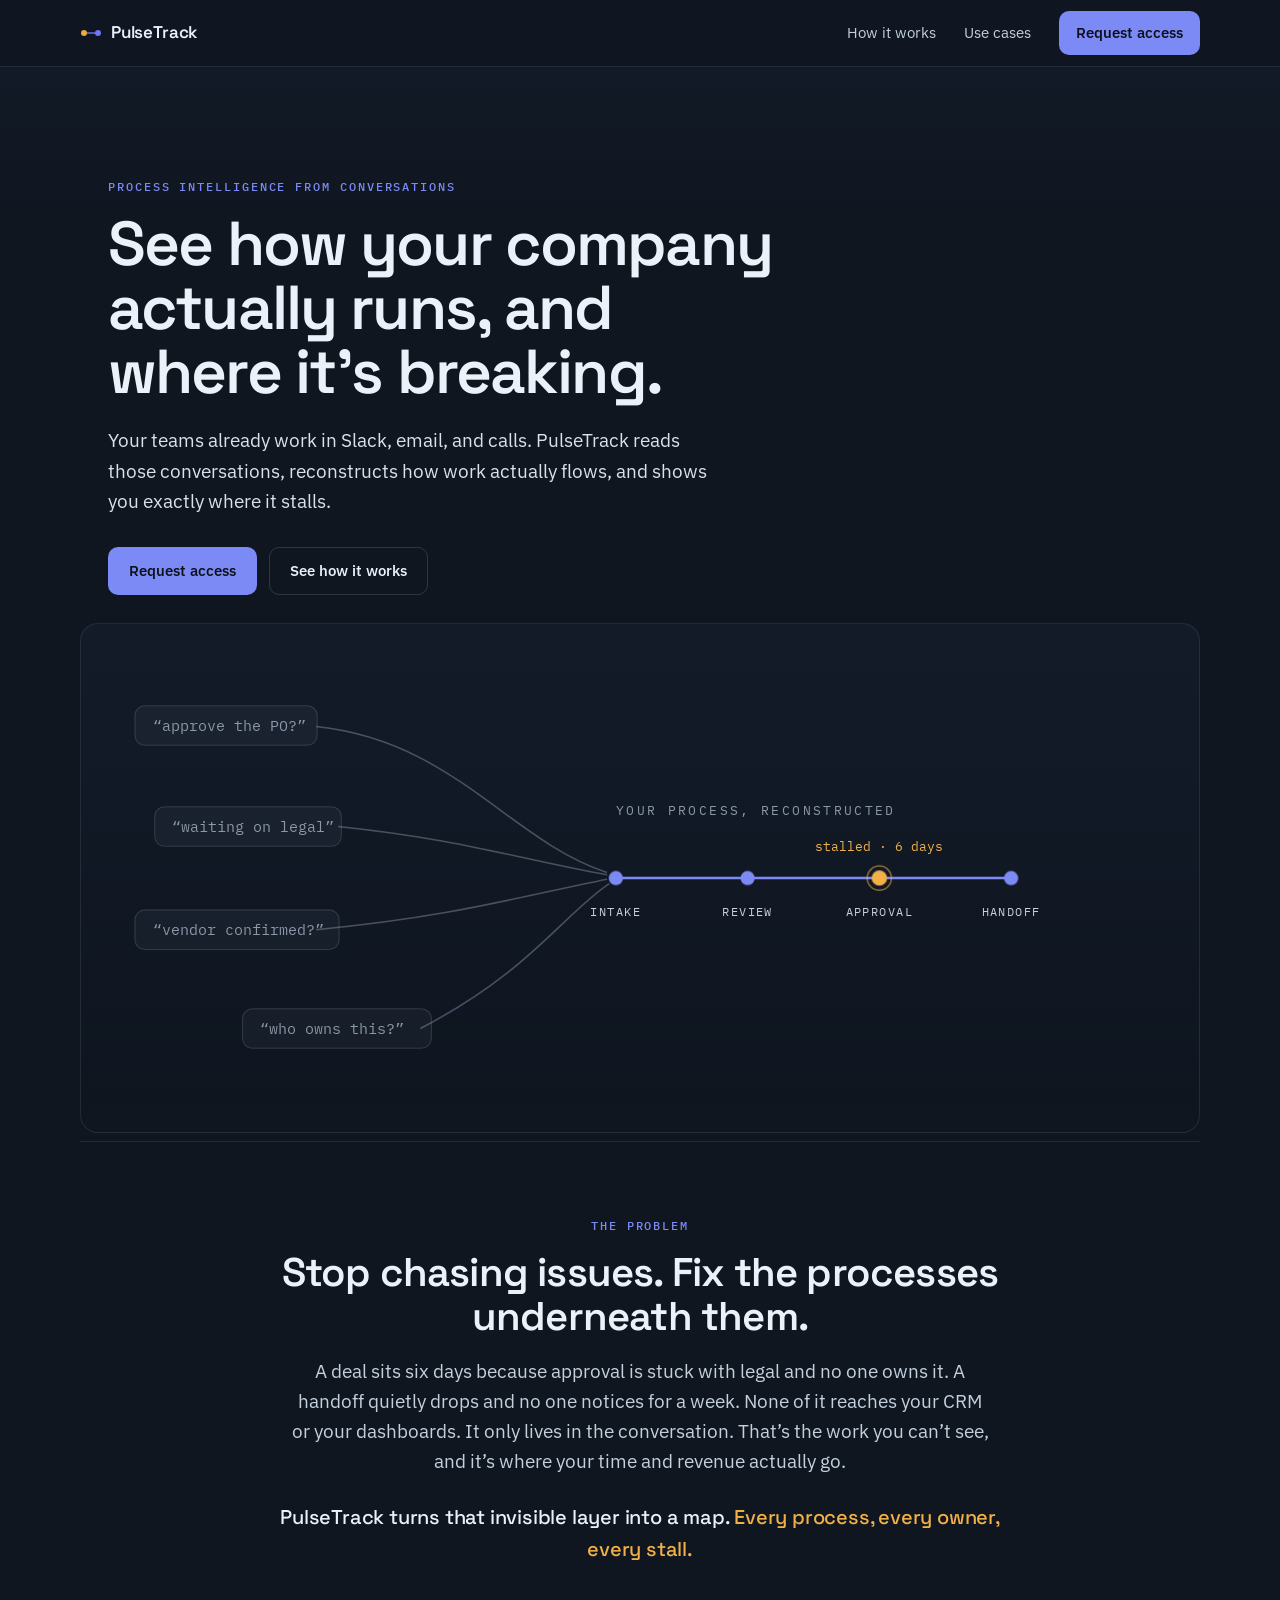
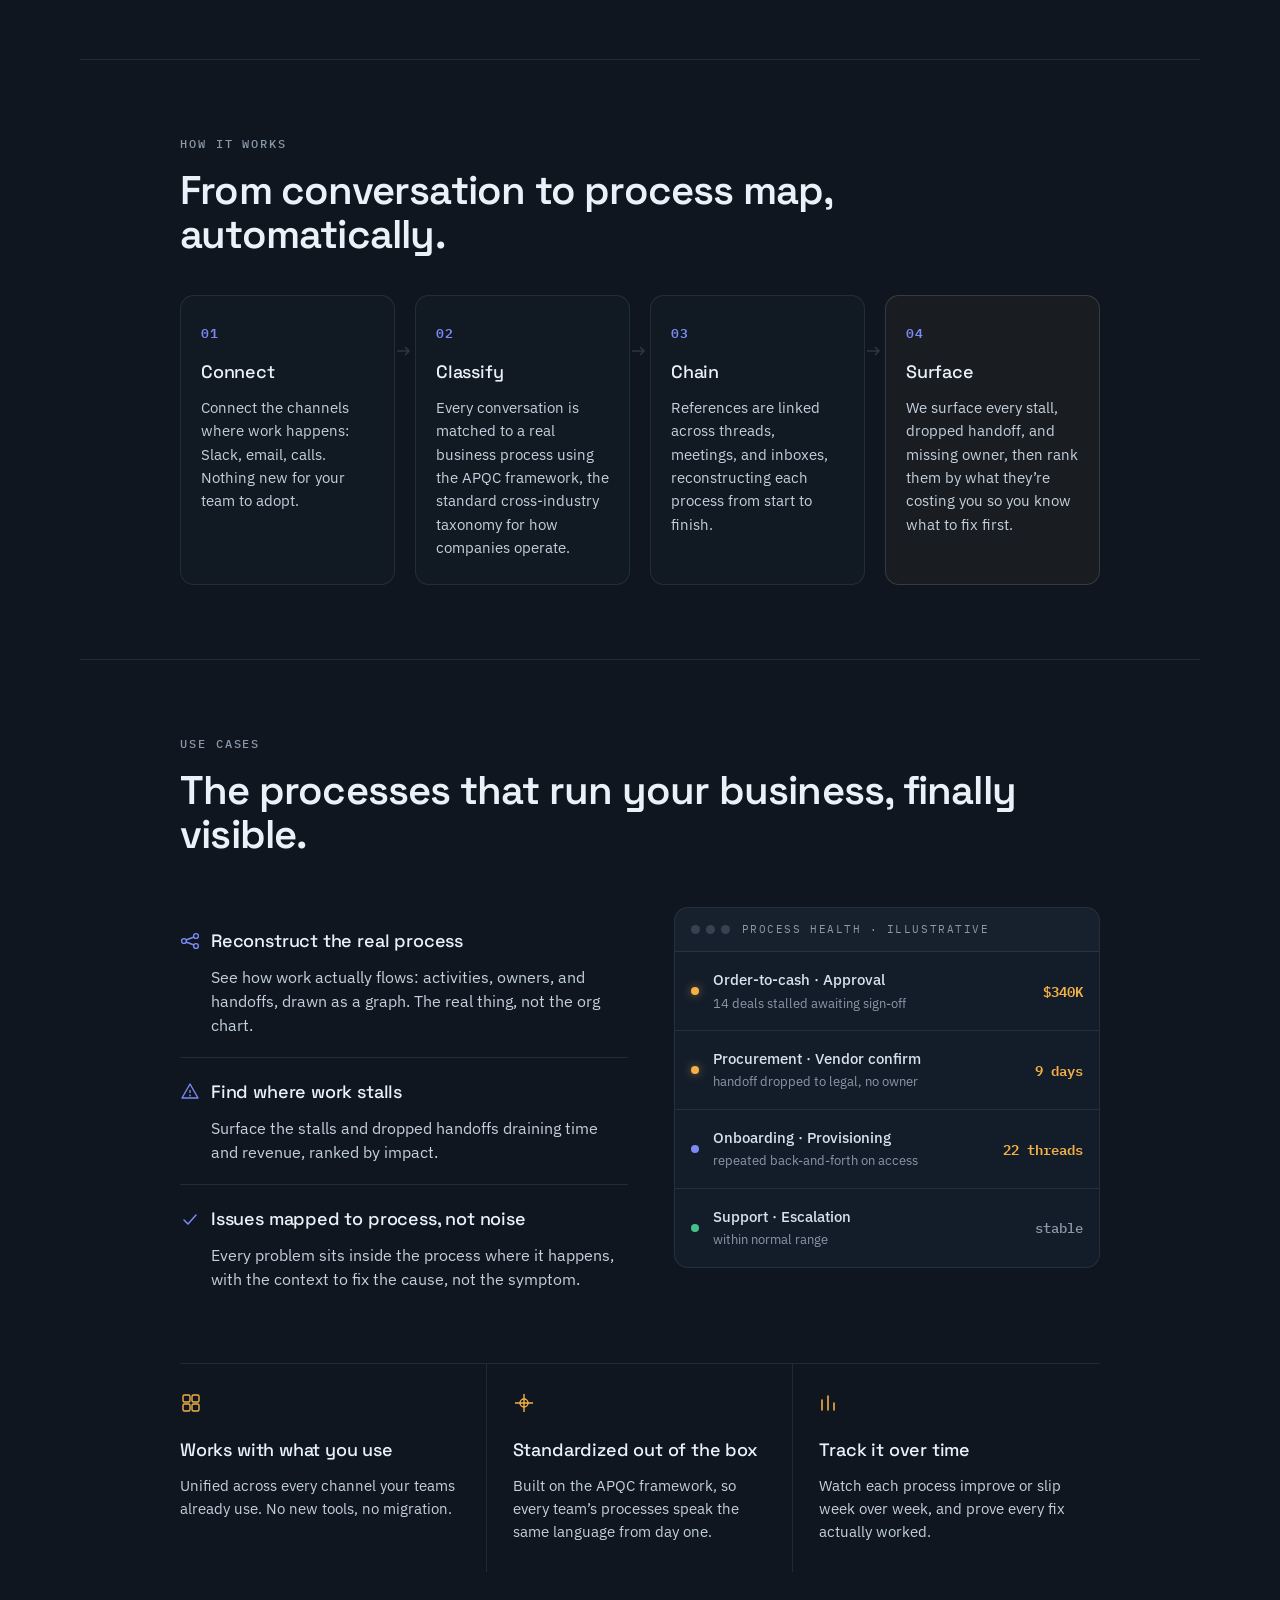
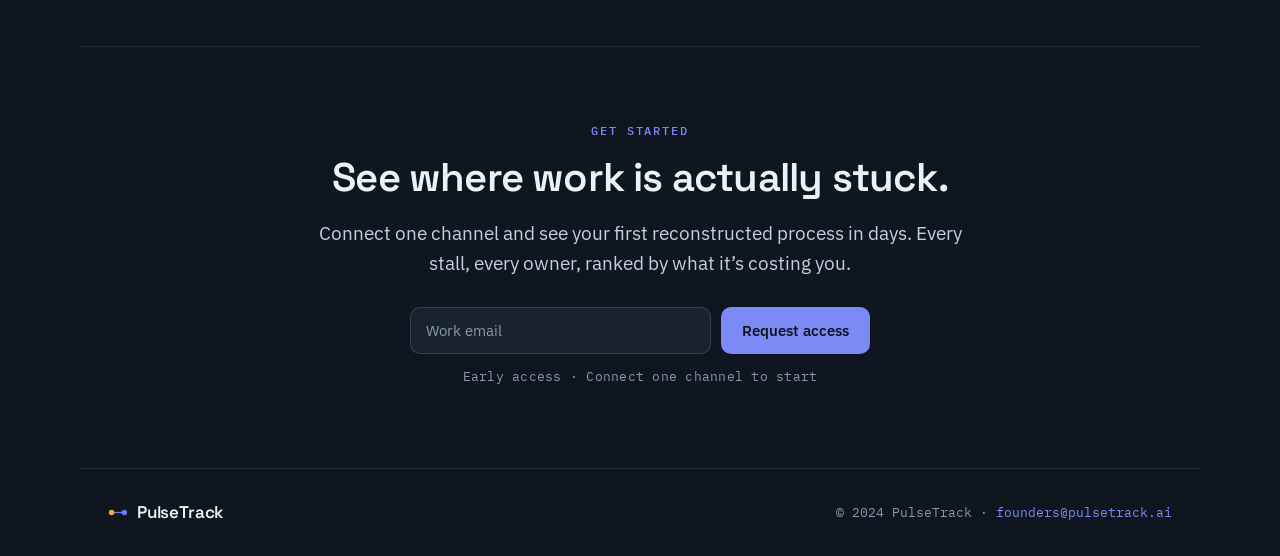
==== index.html @ 26eb54bc "Updates" ====
<!doctype html><html lang="en"><head><meta charset="utf-8"/><meta name="viewport" content="width=device-width,initial-scale=1"/><meta name="theme-color" content="#0F1620"/><link rel="icon" href="./favicon.ico" sizes="any"/><link rel="icon" type="image/svg+xml" href="./favicon.svg"/><link rel="apple-touch-icon" href="./apple-touch-icon.png"/><link rel="manifest" href="./manifest.json"/><title>PulseTrack — See how your company actually runs</title><meta name="description" content="PulseTrack reconstructs how work actually flows across Slack, email, and calls, then shows you exactly where it stalls. Process intelligence from the conversations your teams already have."/><link rel="canonical" href="https://pulsetrack.ai/"/><meta property="og:type" content="website"/><meta property="og:site_name" content="PulseTrack"/><meta property="og:title" content="See how your company actually runs, and where it's breaking."/><meta property="og:description" content="Process intelligence reconstructed from the conversations your teams already have."/><meta property="og:url" content="https://pulsetrack.ai/"/><meta property="og:image" content="https://pulsetrack.ai/og-image.png"/><meta property="og:image:width" content="1200"/><meta property="og:image:height" content="630"/><meta property="og:image:alt" content="PulseTrack — process intelligence from conversations"/><meta name="twitter:card" content="summary_large_image"/><meta name="twitter:title" content="See how your company actually runs, and where it's breaking."/><meta name="twitter:description" content="Process intelligence reconstructed from the conversations your teams already have."/><meta name="twitter:image" content="https://pulsetrack.ai/og-image.png"/><script defer="defer" src="./static/js/main.090f3d3f.js"></script><link href="./static/css/main.f822fd43.css" rel="stylesheet"></head><body><noscript>You need to enable JavaScript to run this app.</noscript><div id="root"></div></body></html>
---- static/css/main.f822fd43.css ----
@import url(https://fonts.googleapis.com/css2?family=Space+Grotesk:wght@400;500;600;700&family=IBM+Plex+Sans:wght@400;450;500;600&family=IBM+Plex+Mono:wght@400;500;600&display=swap);:root{--bg:#0f1620;--bg-2:#131d2a;--surface:#18232f;--line:rgba(166,184,204,.12);--line-2:rgba(166,184,204,.2);--ink:#eaf1f8;--body:#c4d0dd;--body-strong:#d9e2ec;--muted:#8a98a8;--indigo:#7c8af5;--indigo-deep:#6e78f0;--amber:#f2b046;--good:#46c08a;--font-display:"Space Grotesk",system-ui,sans-serif;--font-body:"IBM Plex Sans",system-ui,sans-serif;--font-mono:"IBM Plex Mono",ui-monospace,monospace;--r:14px;--maxw:1120px}*{box-sizing:border-box}html{scroll-behavior:smooth}body{margin:0}.pt-page{-webkit-font-smoothing:antialiased;background:linear-gradient(180deg,rgba(124,138,245,.05),transparent 220px),#0f1620;background:linear-gradient(180deg,rgba(124,138,245,.05),transparent 220px),var(--bg);color:#c4d0dd;color:var(--body);font-family:IBM Plex Sans,system-ui,sans-serif;font-family:var(--font-body);font-size:16px;line-height:1.6;min-height:100vh}.pt-page>*{padding-left:28px;padding-right:28px}a{color:inherit;text-decoration:none}h1{font-size:clamp(36px,5.6vw,62px);letter-spacing:-.03em;line-height:1.03;margin:0 0 22px;max-width:17ch}h1,h2{color:#eaf1f8;color:var(--ink);font-family:Space Grotesk,system-ui,sans-serif;font-family:var(--font-display);font-weight:600}h2{font-size:clamp(27px,3.6vw,40px);letter-spacing:-.02em;line-height:1.1;margin:0 0 18px}h3{color:#eaf1f8;color:var(--ink);font-family:Space Grotesk,system-ui,sans-serif;font-family:var(--font-display);font-size:18px;letter-spacing:-.01em;margin:0 0 9px}.eyebrow,h3{font-weight:500}.eyebrow{color:#8a98a8;color:var(--muted);font-family:IBM Plex Mono,ui-monospace,monospace;font-family:var(--font-mono);font-size:12px;letter-spacing:.16em;margin:0 0 16px;text-transform:uppercase}.eyebrow.c{color:#7c8af5;color:var(--indigo)}header{-webkit-backdrop-filter:blur(12px);backdrop-filter:blur(12px);background:rgba(15,22,32,.72);border-bottom:1px solid rgba(166,184,204,.12);border-bottom:1px solid var(--line);position:-webkit-sticky;position:sticky;top:0;z-index:30}.nav{height:66px;justify-content:space-between;margin:0 auto;max-width:1120px;max-width:var(--maxw)}.mark,.nav{align-items:center;display:flex}.mark{color:#eaf1f8;color:var(--ink);font-family:Space Grotesk,system-ui,sans-serif;font-family:var(--font-display);font-size:17px;font-weight:600;gap:9px;letter-spacing:-.01em}.nav-links{align-items:center;color:#c4d0dd;color:var(--body);display:flex;font-size:15px;gap:28px}.nav-links a:not(.btn):hover{color:#eaf1f8;color:var(--ink)}.btn{align-items:center;border:1px solid transparent;border-radius:10px;cursor:pointer;display:inline-flex;font-family:IBM Plex Sans,system-ui,sans-serif;font-family:var(--font-body);font-size:15px;font-weight:550;justify-content:center;padding:11px 20px;transition:background .16s ease,border-color .16s ease,-webkit-transform .16s ease;transition:transform .16s ease,background .16s ease,border-color .16s ease;transition:transform .16s ease,background .16s ease,border-color .16s ease,-webkit-transform .16s ease}.btn-primary{background:#7c8af5;background:var(--indigo);color:#0c1018}.btn-primary:hover{background:#8d99f7;-webkit-transform:translateY(-1px);transform:translateY(-1px)}.nav-links .btn-primary{padding:9px 16px}.btn-ghost{border-color:rgba(166,184,204,.2);border-color:var(--line-2);color:#eaf1f8;color:var(--ink)}.btn-ghost:hover{background:rgba(166,184,204,.05);border-color:rgba(166,184,204,.4)}.hero{margin:0 auto;max-width:1120px;max-width:var(--maxw);padding:84px 28px 14px;text-align:left}.hero .sub{color:#d9e2ec;color:var(--body-strong);font-size:19px;margin:0 0 30px;max-width:56ch}.cta{display:flex;flex-wrap:wrap;gap:12px}.graph-stage{background:linear-gradient(180deg,rgba(124,138,245,.045),transparent);border:1px solid rgba(166,184,204,.12);border:1px solid var(--line);border-radius:18px;margin:14px auto 8px;max-width:1120px;max-width:var(--maxw);overflow:hidden;padding:18px 10px}.graph-stage svg{display:block;height:auto;width:100%}.conv{fill:none;stroke:rgba(138,152,168,.45);stroke-width:1.4;stroke-dasharray:640;stroke-dashoffset:640;-webkit-animation:draw 1.1s ease forwards;animation:draw 1.1s ease forwards;-webkit-animation-delay:var(--d);animation-delay:var(--d)}.spine-line{fill:none;stroke:#7c8af5;stroke:var(--indigo);stroke-width:2.2;stroke-dasharray:640;stroke-dashoffset:640;-webkit-animation:draw 1s ease forwards;animation:draw 1s ease forwards;-webkit-animation-delay:var(--d);animation-delay:var(--d)}.frag{-webkit-animation:rise .5s ease forwards;animation:rise .5s ease forwards;-webkit-animation-delay:var(--d);animation-delay:var(--d);opacity:0}.frag-box{fill:rgba(166,184,204,.05);stroke:rgba(166,184,204,.2);stroke:var(--line-2);stroke-width:1}.frag-text{font-size:13.5px}.frag-text,.spine-cap{fill:#8a98a8;fill:var(--muted);font-family:IBM Plex Mono,ui-monospace,monospace;font-family:var(--font-mono)}.spine-cap{-webkit-animation:rise .6s ease forwards;animation:rise .6s ease forwards;-webkit-animation-delay:var(--d);animation-delay:var(--d);font-size:12px;letter-spacing:.18em;opacity:0}.node{fill:#7c8af5;fill:var(--indigo);-webkit-animation:pop .42s ease forwards;animation:pop .42s ease forwards;-webkit-animation-delay:var(--d);animation-delay:var(--d);opacity:0}.node.brk{fill:#f2b046;fill:var(--amber)}.ring{fill:none;stroke:#f2b046;stroke:var(--amber);-webkit-animation:pulse 2.6s ease-in-out infinite;animation:pulse 2.6s ease-in-out infinite;opacity:.55}.node-label{fill:#c4d0dd;fill:var(--body);font-size:11px;letter-spacing:.12em}.break-flag,.node-label{text-anchor:middle;-webkit-animation:rise .5s ease forwards;animation:rise .5s ease forwards;-webkit-animation-delay:var(--d);animation-delay:var(--d);font-family:IBM Plex Mono,ui-monospace,monospace;font-family:var(--font-mono);opacity:0}.break-flag{fill:#f2b046;fill:var(--amber);font-size:11.5px}@-webkit-keyframes draw{to{stroke-dashoffset:0}}@keyframes draw{to{stroke-dashoffset:0}}@-webkit-keyframes rise{0%{opacity:0;-webkit-transform:translateY(7px);transform:translateY(7px)}to{opacity:1;-webkit-transform:translateY(0);transform:translateY(0)}}@keyframes rise{0%{opacity:0;-webkit-transform:translateY(7px);transform:translateY(7px)}to{opacity:1;-webkit-transform:translateY(0);transform:translateY(0)}}@-webkit-keyframes pop{0%{opacity:0;-webkit-transform:scale(.4);transform:scale(.4)}to{opacity:1;-webkit-transform:scale(1);transform:scale(1)}}@keyframes pop{0%{opacity:0;-webkit-transform:scale(.4);transform:scale(.4)}to{opacity:1;-webkit-transform:scale(1);transform:scale(1)}}@-webkit-keyframes pulse{0%,to{opacity:.5;-webkit-transform:scale(1);transform:scale(1)}50%{opacity:.1;-webkit-transform:scale(1.4);transform:scale(1.4)}}@keyframes pulse{0%,to{opacity:.5;-webkit-transform:scale(1);transform:scale(1)}50%{opacity:.1;-webkit-transform:scale(1.4);transform:scale(1.4)}}.band{border-top:1px solid rgba(166,184,204,.12);border-top:1px solid var(--line);max-width:1120px;max-width:var(--maxw);padding:74px 28px}.band,.wrap{margin:0 auto}.wrap{max-width:920px}.wrap.center{max-width:740px;text-align:center}.lead{color:#c4d0dd;color:var(--body);font-size:18.5px;line-height:1.62;max-width:64ch}.wrap.center .lead{margin-left:auto;margin-right:auto}.emphasis{color:#eaf1f8;color:var(--ink);font-family:Space Grotesk,system-ui,sans-serif;font-family:var(--font-display);font-size:20px;font-weight:500;letter-spacing:-.01em;margin-top:24px}.hl{color:#f2b046;color:var(--amber)}.steps4{grid-gap:20px;display:grid;gap:20px;grid-template-columns:repeat(4,1fr);margin-top:38px}.stepc{background:rgba(166,184,204,.018);border:1px solid rgba(166,184,204,.12);border:1px solid var(--line);border-radius:14px;border-radius:var(--r);padding:24px 20px;position:relative}.stepc .k{color:#7c8af5;color:var(--indigo);font-family:IBM Plex Mono,ui-monospace,monospace;font-family:var(--font-mono);font-size:13px;font-weight:600;letter-spacing:.04em}.stepc h3{margin-top:12px}.stepc p{color:#c4d0dd;color:var(--body);font-size:15px;line-height:1.56;margin:0}.conn{color:rgba(166,184,204,.2);color:var(--line-2);position:absolute;right:-18px;top:46px;z-index:2}.steps4 .stepc:last-child{background:rgba(242,176,70,.045);border-color:rgba(166,184,204,.2);border-color:var(--line-2)}.split{grid-gap:46px;align-items:start;display:grid;gap:46px;grid-template-columns:1.05fr 1fr}.feat{border-bottom:1px solid rgba(166,184,204,.12);border-bottom:1px solid var(--line);padding:20px 0}.feat:last-child{border-bottom:0}.feat h3{align-items:center;display:flex;gap:11px}.feat .ic{color:#7c8af5;color:var(--indigo);flex:none}.feat p{color:#c4d0dd;color:var(--body);font-size:15.5px;line-height:1.56;margin:0;padding-left:31px}.panel{background:#131d2a;background:var(--bg-2);border:1px solid rgba(166,184,204,.12);border:1px solid var(--line);border-radius:14px;border-radius:var(--r);overflow:hidden}.panel-bar{align-items:center;background:rgba(166,184,204,.025);border-bottom:1px solid rgba(166,184,204,.12);border-bottom:1px solid var(--line);display:flex;gap:12px;padding:13px 16px}.dots{display:flex;gap:6px}.dots i{background:rgba(166,184,204,.22);border-radius:50%;height:9px;width:9px}.ttl{color:#8a98a8;color:var(--muted);font-family:IBM Plex Mono,ui-monospace,monospace;font-family:var(--font-mono);font-size:11px;letter-spacing:.14em}.row{align-items:center;border-bottom:1px solid rgba(166,184,204,.12);border-bottom:1px solid var(--line);display:flex;gap:14px;padding:16px}.row:last-child{border-bottom:0}.sev{border-radius:50%;flex:none;height:8px;width:8px}.sev.hi{background:#f2b046;background:var(--amber);box-shadow:0 0 9px rgba(242,176,70,.55)}.sev.md{background:#7c8af5;background:var(--indigo)}.sev.lo{background:#46c08a;background:var(--good)}.meta{flex:1 1;min-width:0}.proc{color:#d9e2ec;color:var(--body-strong);font-size:14.5px;font-weight:500}.subt{color:#8a98a8;color:var(--muted);font-size:13px;margin-top:2px}.val{color:#f2b046;color:var(--amber);font-family:IBM Plex Mono,ui-monospace,monospace;font-family:var(--font-mono);font-size:14px;font-weight:600}.val.dim{color:#8a98a8;color:var(--muted);font-weight:500}.cards{grid-gap:0;border-top:1px solid rgba(166,184,204,.12);border-top:1px solid var(--line);display:grid;gap:0;grid-template-columns:repeat(3,1fr);margin-top:52px}.card{border-right:1px solid rgba(166,184,204,.12);border-right:1px solid var(--line);padding:28px 26px 28px 0}.card:last-child{border-right:0}.cards .card:not(:first-child){padding-left:26px}.card .ic{color:#f2b046;color:var(--amber);margin-bottom:14px}.card p{color:#c4d0dd;color:var(--body);font-size:15px;line-height:1.56;margin:0}.closing .wrap{max-width:680px;text-align:center}.form{display:flex;gap:10px;margin:28px auto 12px;max-width:460px}.form input{background:#18232f;background:var(--surface);border:1px solid rgba(166,184,204,.2);border:1px solid var(--line-2);border-radius:10px;color:#eaf1f8;color:var(--ink);flex:1 1;font-family:IBM Plex Sans,system-ui,sans-serif;font-family:var(--font-body);font-size:15px;padding:13px 15px}.form input::-webkit-input-placeholder{color:#8a98a8;color:var(--muted)}.form input::placeholder{color:#8a98a8;color:var(--muted)}.form input:focus{border-color:#7c8af5;border-color:var(--indigo);box-shadow:0 0 0 3px rgba(124,138,245,.18);outline:none}.fineprint{color:#8a98a8;color:var(--muted);font-family:IBM Plex Mono,ui-monospace,monospace;font-family:var(--font-mono);font-size:12.5px;letter-spacing:.02em;margin:0}footer{border-top:1px solid rgba(166,184,204,.12);border-top:1px solid var(--line);margin:8px auto 0;max-width:1120px;max-width:var(--maxw)}.foot{align-items:center;display:flex;flex-wrap:wrap;gap:14px;justify-content:space-between;padding:30px 0}.foot-r{color:#8a98a8;color:var(--muted);font-family:IBM Plex Mono,ui-monospace,monospace;font-family:var(--font-mono);font-size:12.5px}.btn:focus-visible,a:focus-visible,input:focus-visible{outline:2px solid #7c8af5;outline:2px solid var(--indigo);outline-offset:3px}@media (prefers-reduced-motion:reduce){*{-webkit-animation:none!important;animation:none!important;transition:none!important}.conv,.spine-line{stroke-dashoffset:0}.break-flag,.frag,.node,.node-label,.spine-cap{opacity:1}}@media (max-width:860px){.split{gap:32px;grid-template-columns:1fr}.steps4{grid-template-columns:1fr 1fr}.conn{display:none}.cards{grid-template-columns:1fr}.card{border-bottom:1px solid rgba(166,184,204,.12);border-bottom:1px solid var(--line);border-right:0;padding:24px 0}.cards .card:not(:first-child){padding-left:0}.card:last-child{border-bottom:0}}@media (max-width:560px){.nav-links a:not(.btn){display:none}.steps4{grid-template-columns:1fr}.hero{padding-top:60px}}.form-err{color:#f2b046;color:var(--amber);font-size:14px;margin:10px 0 0;text-align:center}.form-done{background:rgba(70,192,138,.07);border:1px solid rgba(166,184,204,.2);border:1px solid var(--line-2);border-radius:14px;border-radius:var(--r);margin:28px auto 12px;max-width:460px;padding:20px 22px;text-align:center}.form-done-t{color:#eaf1f8;color:var(--ink);font-family:Space Grotesk,system-ui,sans-serif;font-family:var(--font-display);font-size:18px;font-weight:500;margin:0 0 4px}.form-done-s{color:#c4d0dd;color:var(--body);font-size:14.5px;margin:0}.foot-mail{color:#7c8af5;color:var(--indigo)}.foot-mail:hover{color:#eaf1f8;color:var(--ink);text-decoration:underline}
/*# sourceMappingURL=main.f822fd43.css.map*/
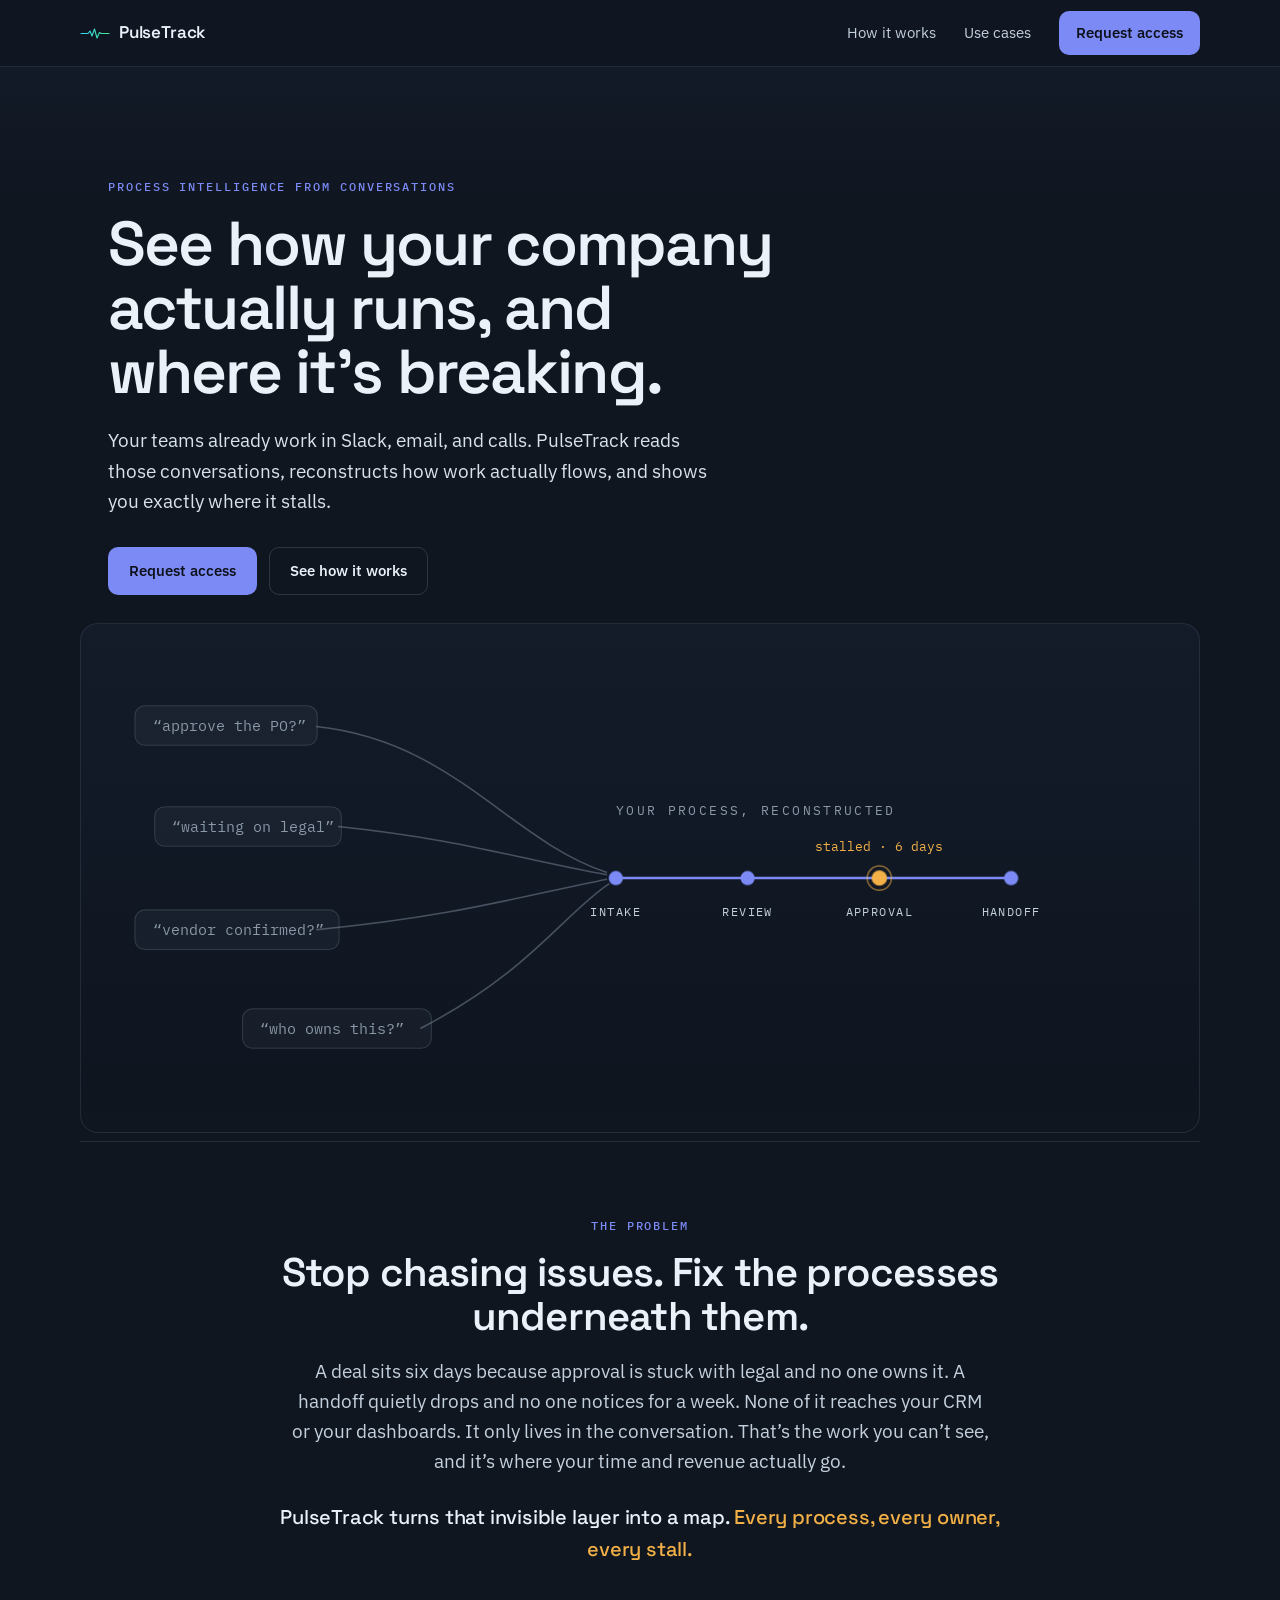
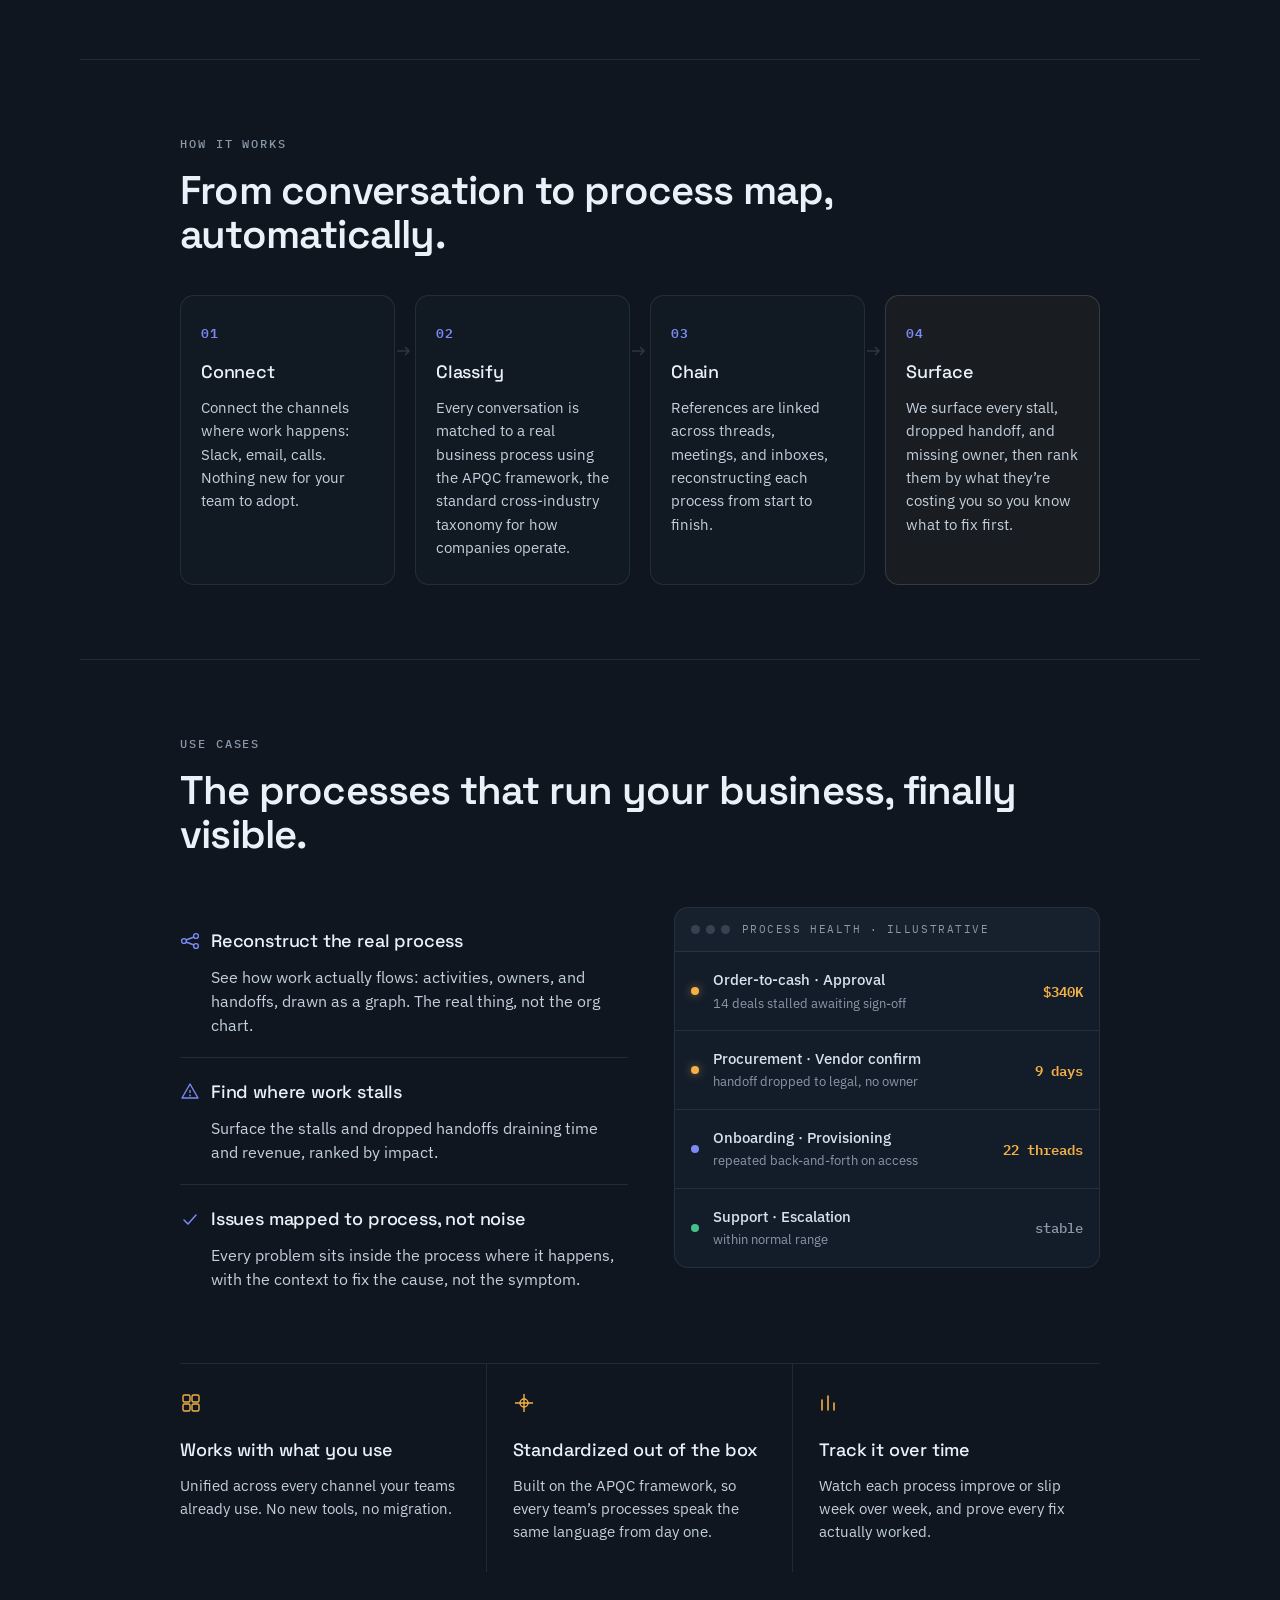
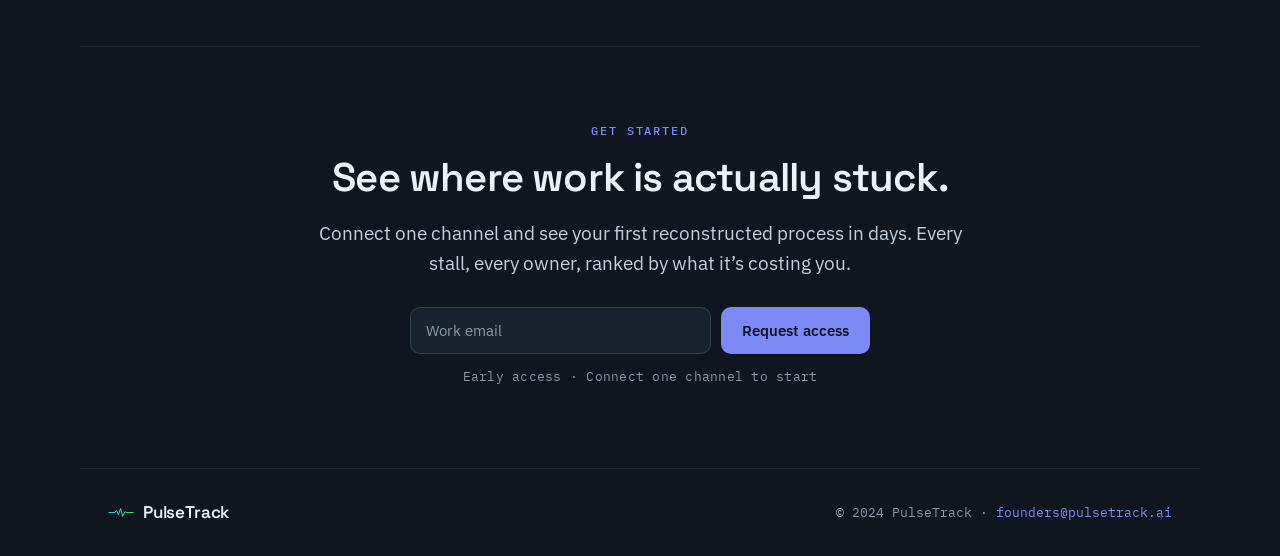
==== commit 7cb56e3e: "Updates" ====
--- a/index.html
+++ b/index.html
@@ -1 +1 @@
-<!doctype html><html lang="en"><head><meta charset="utf-8"/><meta name="viewport" content="width=device-width,initial-scale=1"/><meta name="theme-color" content="#0F1620"/><link rel="icon" href="./favicon.ico" sizes="any"/><link rel="icon" type="image/svg+xml" href="./favicon.svg"/><link rel="apple-touch-icon" href="./apple-touch-icon.png"/><link rel="manifest" href="./manifest.json"/><title>PulseTrack — See how your company actually runs</title><meta name="description" content="PulseTrack reconstructs how work actually flows across Slack, email, and calls, then shows you exactly where it stalls. Process intelligence from the conversations your teams already have."/><link rel="canonical" href="https://pulsetrack.ai/"/><meta property="og:type" content="website"/><meta property="og:site_name" content="PulseTrack"/><meta property="og:title" content="See how your company actually runs, and where it's breaking."/><meta property="og:description" content="Process intelligence reconstructed from the conversations your teams already have."/><meta property="og:url" content="https://pulsetrack.ai/"/><meta property="og:image" content="https://pulsetrack.ai/og-image.png"/><meta property="og:image:width" content="1200"/><meta property="og:image:height" content="630"/><meta property="og:image:alt" content="PulseTrack — process intelligence from conversations"/><meta name="twitter:card" content="summary_large_image"/><meta name="twitter:title" content="See how your company actually runs, and where it's breaking."/><meta name="twitter:description" content="Process intelligence reconstructed from the conversations your teams already have."/><meta name="twitter:image" content="https://pulsetrack.ai/og-image.png"/><script defer="defer" src="./static/js/main.090f3d3f.js"></script><link href="./static/css/main.f822fd43.css" rel="stylesheet"></head><body><noscript>You need to enable JavaScript to run this app.</noscript><div id="root"></div></body></html>+<!doctype html><html lang="en"><head><meta charset="utf-8"/><meta name="viewport" content="width=device-width,initial-scale=1"/><meta name="theme-color" content="#0F1620"/><link rel="icon" href="./favicon.ico" sizes="any"/><link rel="icon" type="image/svg+xml" href="./favicon.svg"/><link rel="apple-touch-icon" href="./apple-touch-icon.png"/><link rel="manifest" href="./manifest.json"/><title>PulseTrack — See how your company actually runs</title><meta name="description" content="PulseTrack reconstructs how work actually flows across Slack, email, and calls, then shows you exactly where it stalls. Process intelligence from the conversations your teams already have."/><link rel="canonical" href="https://pulsetrack.ai/"/><meta property="og:type" content="website"/><meta property="og:site_name" content="PulseTrack"/><meta property="og:title" content="See how your company actually runs, and where it's breaking."/><meta property="og:description" content="Process intelligence reconstructed from the conversations your teams already have."/><meta property="og:url" content="https://pulsetrack.ai/"/><meta property="og:image" content="https://pulsetrack.ai/og-image.png"/><meta property="og:image:width" content="1200"/><meta property="og:image:height" content="630"/><meta property="og:image:alt" content="PulseTrack — process intelligence from conversations"/><meta name="twitter:card" content="summary_large_image"/><meta name="twitter:title" content="See how your company actually runs, and where it's breaking."/><meta name="twitter:description" content="Process intelligence reconstructed from the conversations your teams already have."/><meta name="twitter:image" content="https://pulsetrack.ai/og-image.png"/><script defer="defer" src="./static/js/main.edc2a1c2.js"></script><link href="./static/css/main.f822fd43.css" rel="stylesheet"></head><body><noscript>You need to enable JavaScript to run this app.</noscript><div id="root"></div></body></html>
